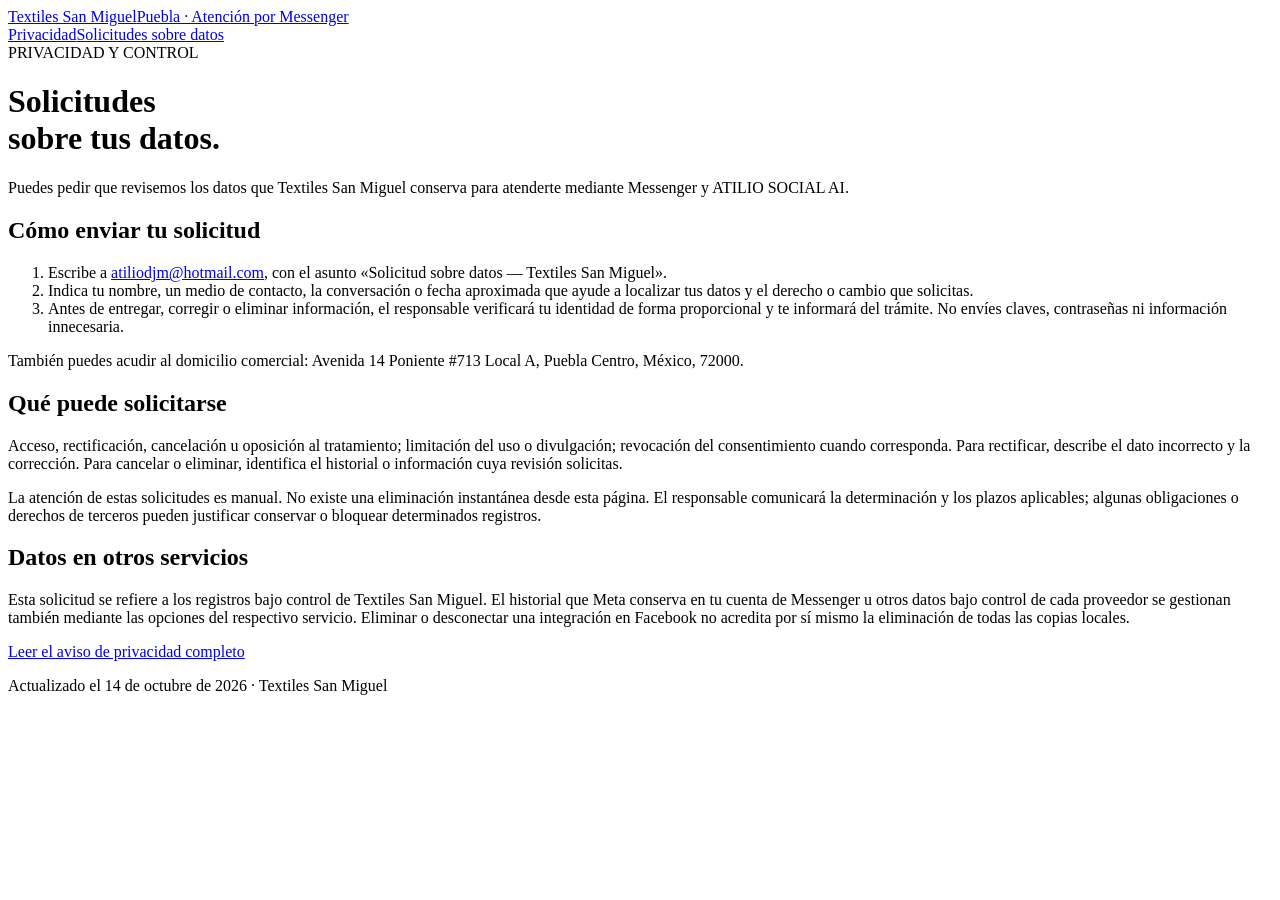
==== eliminacion.html @ eb2253d8 "Create eliminacion.html" ====
<!doctype html>
<html lang="es"><head><meta charset="utf-8"><meta name="viewport" content="width=device-width, initial-scale=1"><meta name="description" content="Cómo solicitar acceso, rectificación, cancelación u oposición sobre los datos de atención de Textiles San Miguel."><title>Solicitudes sobre datos · Textiles San Miguel</title><link rel="stylesheet" href="style.css"></head><body>
<header><a class="brand" href="index.html">Textiles San Miguel<span>Puebla · Atención por Messenger</span></a><nav aria-label="Información pública"><a href="index.html">Privacidad</a><a aria-current="page" href="eliminacion.html">Solicitudes sobre datos</a></nav></header><main>
<div class="eyebrow">PRIVACIDAD Y CONTROL</div><h1>Solicitudes<br>sobre tus datos.</h1><p class="intro">Puedes pedir que revisemos los datos que Textiles San Miguel conserva para atenderte mediante Messenger y ATILIO SOCIAL AI.</p>
<section><h2>Cómo enviar tu solicitud</h2><ol><li>Escribe a <a href="mailto:atiliodjm@hotmail.com?subject=Solicitud%20sobre%20datos%20-%20Textiles%20San%20Miguel">atiliodjm@hotmail.com</a>, con el asunto «Solicitud sobre datos — Textiles San Miguel».</li><li>Indica tu nombre, un medio de contacto, la conversación o fecha aproximada que ayude a localizar tus datos y el derecho o cambio que solicitas.</li><li>Antes de entregar, corregir o eliminar información, el responsable verificará tu identidad de forma proporcional y te informará del trámite. No envíes claves, contraseñas ni información innecesaria.</li></ol><p>También puedes acudir al domicilio comercial: Avenida 14 Poniente #713 Local A, Puebla Centro, México, 72000.</p></section>
<section><h2>Qué puede solicitarse</h2><p>Acceso, rectificación, cancelación u oposición al tratamiento; limitación del uso o divulgación; revocación del consentimiento cuando corresponda. Para rectificar, describe el dato incorrecto y la corrección. Para cancelar o eliminar, identifica el historial o información cuya revisión solicitas.</p><p>La atención de estas solicitudes es manual. No existe una eliminación instantánea desde esta página. El responsable comunicará la determinación y los plazos aplicables; algunas obligaciones o derechos de terceros pueden justificar conservar o bloquear determinados registros.</p></section>
<section><h2>Datos en otros servicios</h2><p>Esta solicitud se refiere a los registros bajo control de Textiles San Miguel. El historial que Meta conserva en tu cuenta de Messenger u otros datos bajo control de cada proveedor se gestionan también mediante las opciones del respectivo servicio. Eliminar o desconectar una integración en Facebook no acredita por sí mismo la eliminación de todas las copias locales.</p></section>
<footer><a href="index.html">Leer el aviso de privacidad completo</a><p>Actualizado el 14 de octubre de 2026 · Textiles San Miguel</p></footer>
</main></body></html>
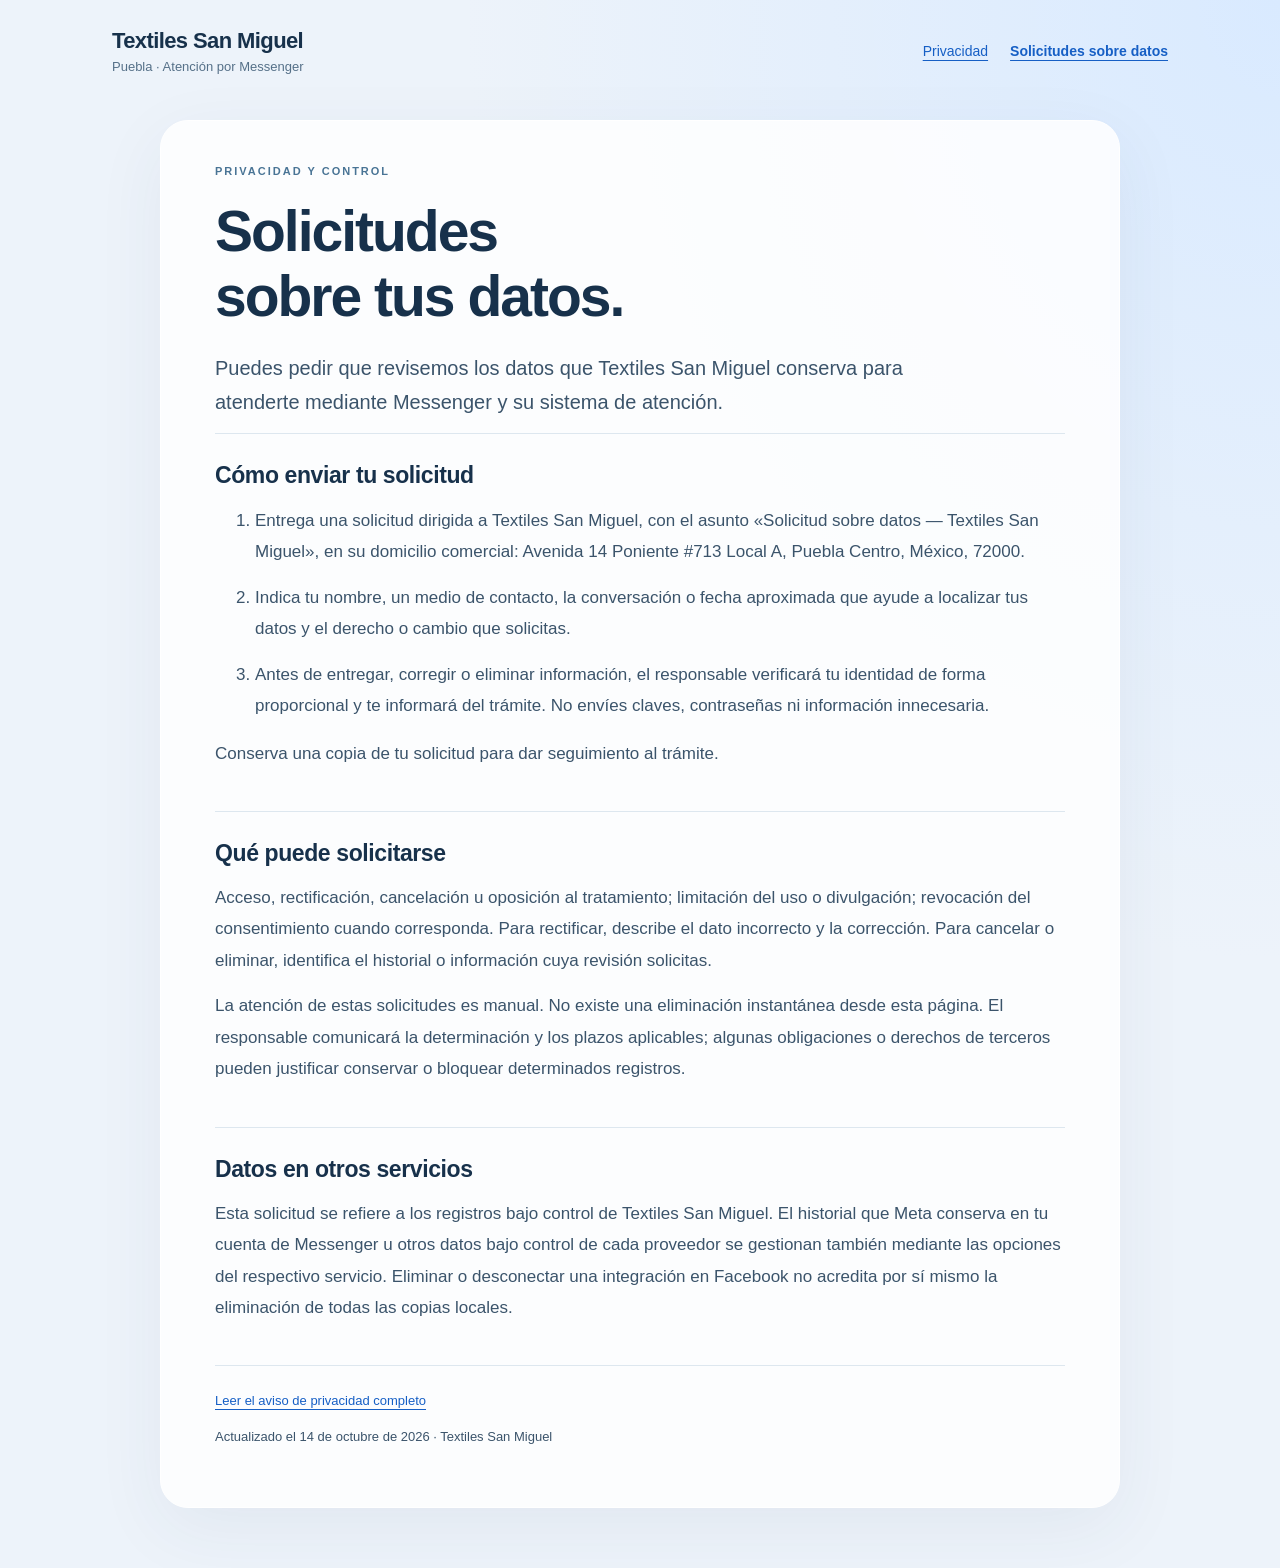
==== commit 17dcd638: "Retirar referencias personales del procedimiento de solicitudes" ====
--- a/eliminacion.html
+++ b/eliminacion.html
@@ -1,8 +1,8 @@
 <!doctype html>
 <html lang="es"><head><meta charset="utf-8"><meta name="viewport" content="width=device-width, initial-scale=1"><meta name="description" content="Cómo solicitar acceso, rectificación, cancelación u oposición sobre los datos de atención de Textiles San Miguel."><title>Solicitudes sobre datos · Textiles San Miguel</title><link rel="stylesheet" href="style.css"></head><body>
 <header><a class="brand" href="index.html">Textiles San Miguel<span>Puebla · Atención por Messenger</span></a><nav aria-label="Información pública"><a href="index.html">Privacidad</a><a aria-current="page" href="eliminacion.html">Solicitudes sobre datos</a></nav></header><main>
-<div class="eyebrow">PRIVACIDAD Y CONTROL</div><h1>Solicitudes<br>sobre tus datos.</h1><p class="intro">Puedes pedir que revisemos los datos que Textiles San Miguel conserva para atenderte mediante Messenger y ATILIO SOCIAL AI.</p>
-<section><h2>Cómo enviar tu solicitud</h2><ol><li>Escribe a <a href="mailto:atiliodjm@hotmail.com?subject=Solicitud%20sobre%20datos%20-%20Textiles%20San%20Miguel">atiliodjm@hotmail.com</a>, con el asunto «Solicitud sobre datos — Textiles San Miguel».</li><li>Indica tu nombre, un medio de contacto, la conversación o fecha aproximada que ayude a localizar tus datos y el derecho o cambio que solicitas.</li><li>Antes de entregar, corregir o eliminar información, el responsable verificará tu identidad de forma proporcional y te informará del trámite. No envíes claves, contraseñas ni información innecesaria.</li></ol><p>También puedes acudir al domicilio comercial: Avenida 14 Poniente #713 Local A, Puebla Centro, México, 72000.</p></section>
+<div class="eyebrow">PRIVACIDAD Y CONTROL</div><h1>Solicitudes<br>sobre tus datos.</h1><p class="intro">Puedes pedir que revisemos los datos que Textiles San Miguel conserva para atenderte mediante Messenger y su sistema de atención.</p>
+<section><h2>Cómo enviar tu solicitud</h2><ol><li>Entrega una solicitud dirigida a Textiles San Miguel, con el asunto «Solicitud sobre datos — Textiles San Miguel», en su domicilio comercial: Avenida 14 Poniente #713 Local A, Puebla Centro, México, 72000.</li><li>Indica tu nombre, un medio de contacto, la conversación o fecha aproximada que ayude a localizar tus datos y el derecho o cambio que solicitas.</li><li>Antes de entregar, corregir o eliminar información, el responsable verificará tu identidad de forma proporcional y te informará del trámite. No envíes claves, contraseñas ni información innecesaria.</li></ol><p>Conserva una copia de tu solicitud para dar seguimiento al trámite.</p></section>
 <section><h2>Qué puede solicitarse</h2><p>Acceso, rectificación, cancelación u oposición al tratamiento; limitación del uso o divulgación; revocación del consentimiento cuando corresponda. Para rectificar, describe el dato incorrecto y la corrección. Para cancelar o eliminar, identifica el historial o información cuya revisión solicitas.</p><p>La atención de estas solicitudes es manual. No existe una eliminación instantánea desde esta página. El responsable comunicará la determinación y los plazos aplicables; algunas obligaciones o derechos de terceros pueden justificar conservar o bloquear determinados registros.</p></section>
 <section><h2>Datos en otros servicios</h2><p>Esta solicitud se refiere a los registros bajo control de Textiles San Miguel. El historial que Meta conserva en tu cuenta de Messenger u otros datos bajo control de cada proveedor se gestionan también mediante las opciones del respectivo servicio. Eliminar o desconectar una integración en Facebook no acredita por sí mismo la eliminación de todas las copias locales.</p></section>
 <footer><a href="index.html">Leer el aviso de privacidad completo</a><p>Actualizado el 14 de octubre de 2026 · Textiles San Miguel</p></footer>
--- a/style.css
+++ b/style.css
@@ -0,0 +1 @@
+:root{font-family:Segoe UI,Arial,sans-serif;color:#17314b;background:#edf3fa;font-synthesis:none}*{box-sizing:border-box}body{margin:0;background:radial-gradient(ellipse at 100% 0,#d9eaff,transparent 45%),#edf3fa}a{color:#165fc5;text-underline-offset:4px}a:focus-visible{outline:3px solid #478ff2;outline-offset:5px}header{max-width:1120px;margin:auto;padding:28px 32px;display:flex;justify-content:space-between;gap:30px;align-items:center}.brand{font-size:22px;font-weight:700;letter-spacing:-.6px;text-decoration:none;color:#17314b}.brand span{display:block;margin-top:5px;font-size:13px;font-weight:400;letter-spacing:0;color:#557088}nav{display:flex;gap:22px;font-size:14px}nav a[aria-current]{font-weight:700}main{max-width:960px;margin:18px auto 60px;padding:44px 54px;border:1px solid #fff;border-radius:28px;background:rgba(255,255,255,.85);box-shadow:0 20px 70px #29405b10}.eyebrow{font-size:11px;letter-spacing:2px;font-weight:700;color:#497495}h1{font-size:clamp(36px,5vw,57px);line-height:1.14;letter-spacing:-2px;margin:22px 0}h2{font-size:23px;letter-spacing:-.4px;margin:0 0 15px}p,li{font-size:17px;line-height:1.85;color:#3b546b}p{margin:14px 0}.intro{font-size:20px;line-height:1.7;max-width:750px}.date{font-size:13px;color:#597187;margin:24px 0 40px}section{padding:28px 0;border-top:1px solid #dde7ef}li{margin:14px 0}footer{border-top:1px solid #dde7ef;padding-top:24px;font-size:13px;color:#597187}footer p,footer a{font-size:13px;line-height:1.7}@media(max-width:680px){header{padding:22px;align-items:flex-start;flex-direction:column;gap:18px}main{margin:4px 12px 32px;padding:30px 24px;border-radius:22px}h1{letter-spacing:-1px}nav{gap:18px}p,li{font-size:16px}}
